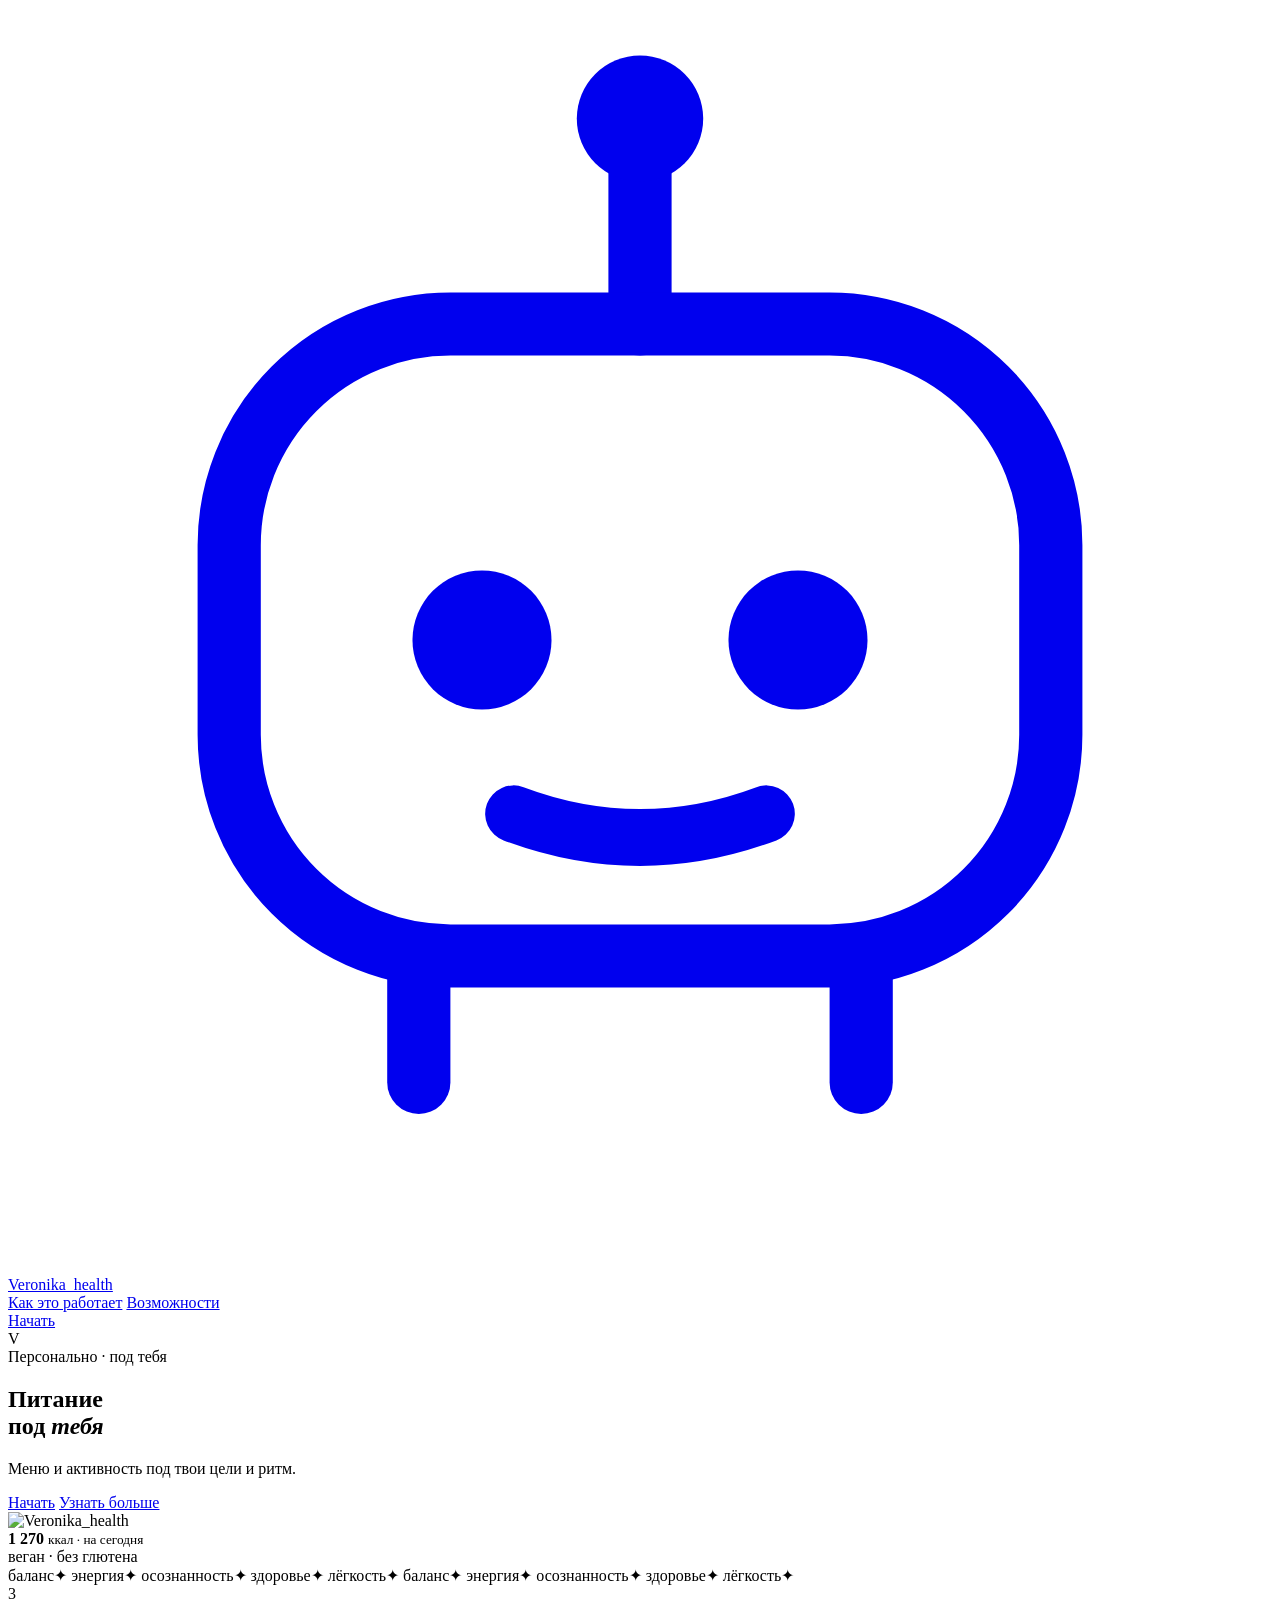
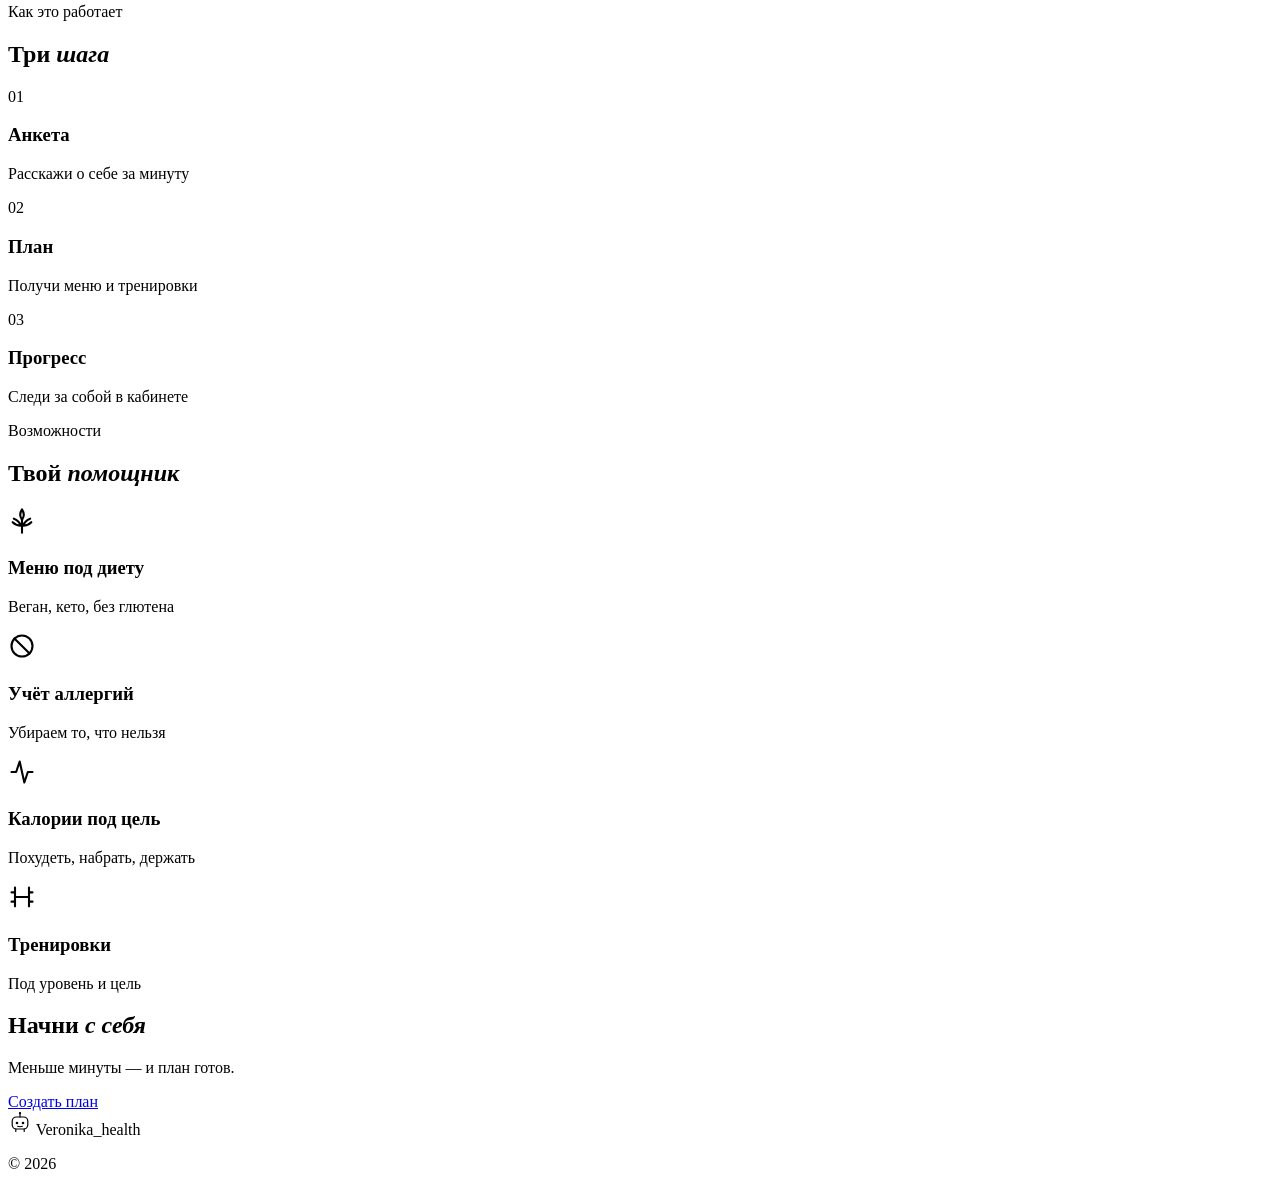
==== index.html @ a8f8c0e1 "Add files via upload" ====
<!DOCTYPE html>
<html lang="ru">
<head>
  <meta charset="UTF-8">
  <meta name="viewport" content="width=device-width, initial-scale=1">
  <title>Veronika_health — Здоровое питание под тебя</title>
  <link rel="preconnect" href="https://fonts.googleapis.com">
  <link rel="preconnect" href="https://fonts.gstatic.com" crossorigin>
  <link href="https://fonts.googleapis.com/css2?family=Fraunces:ital,opsz,wght@0,9..144,400;0,9..144,500;0,9..144,600;1,9..144,400;1,9..144,500&family=DM+Sans:wght@400;500;600&display=swap" rel="stylesheet">
  <link rel="stylesheet" href="css/style.css">
</head>
<body>

  <!-- Навигация -->
  <header class="nav" id="nav">
    <div class="nav-inner">
      <a href="index.html" class="logo">
        <svg class="logo-mark" viewBox="0 0 40 40" fill="none">
          <line x1="20" y1="4" x2="20" y2="10" stroke="currentColor" stroke-width="2" stroke-linecap="round"/>
          <circle cx="20" cy="3.5" r="2" fill="currentColor"/>
          <rect x="7" y="10" width="26" height="20" rx="7" stroke="currentColor" stroke-width="2" fill="none"/>
          <circle cx="15" cy="20" r="2.2" fill="currentColor"/>
          <circle cx="25" cy="20" r="2.2" fill="currentColor"/>
          <path d="M16 25.5 Q20 27 24 25.5" stroke="currentColor" stroke-width="1.8" stroke-linecap="round" fill="none"/>
          <line x1="13" y1="30" x2="13" y2="34" stroke="currentColor" stroke-width="2" stroke-linecap="round"/>
          <line x1="27" y1="30" x2="27" y2="34" stroke="currentColor" stroke-width="2" stroke-linecap="round"/>
        </svg>
        Veronika_health
      </a>
      <nav class="nav-links">
        <a href="#how">Как это работает</a>
        <a href="#features">Возможности</a>
      </nav>
      <a href="register.html" class="btn btn-primary">Начать</a>
    </div>
  </header>

  <!-- Hero -->
  <section class="hero">
    <div class="hero-bg"></div>
    <div class="hero-letter">V</div>
    <div class="hero-dots"></div>

    <div class="hero-grid">
      <div class="hero-copy">
        <span class="chip">Персонально · под тебя</span>
        <h1>Питание<br>под <em>тебя</em></h1>
        <p class="lead">Меню и активность под твои цели и ритм.</p>
        <div class="hero-actions">
          <a href="register.html" class="btn btn-primary btn-large">Начать</a>
          <a href="#how" class="btn btn-ghost">Узнать больше</a>
        </div>
      </div>

      <div class="hero-visual">
        <div class="hero-ring"></div>
        <div class="hero-orb">
          <img src="images/main.jpg" alt="Veronika_health">
        </div>
        <div class="hero-badge hero-badge-1">
          <div>
            <strong>1 270</strong>
            <small>ккал · на сегодня</small>
          </div>
        </div>
        <div class="hero-badge hero-badge-2">
          <span class="dot"></span>
          веган · без глютена
        </div>
      </div>
    </div>
  </section>

  <!-- Бегущая строка -->
  <div class="marquee">
    <div class="marquee-track">
      <span>баланс</span><span>✦</span>
      <span>энергия</span><span>✦</span>
      <span>осознанность</span><span>✦</span>
      <span>здоровье</span><span>✦</span>
      <span>лёгкость</span><span>✦</span>
      <span>баланс</span><span>✦</span>
      <span>энергия</span><span>✦</span>
      <span>осознанность</span><span>✦</span>
      <span>здоровье</span><span>✦</span>
      <span>лёгкость</span><span>✦</span>
    </div>
  </div>

  <!-- Как это работает -->
  <section class="how" id="how">
    <div class="how-bg-num">3</div>
    <div class="container">
      <div class="section-head reveal">
        <span class="eyebrow">Как это работает</span>
        <h2>Три <em>шага</em></h2>
      </div>
      <div class="steps">
        <div class="step reveal">
          <span class="step-num">01</span>
          <h3>Анкета</h3>
          <p>Расскажи о себе за минуту</p>
        </div>
        <div class="step reveal delay-1">
          <span class="step-num">02</span>
          <h3>План</h3>
          <p>Получи меню и тренировки</p>
        </div>
        <div class="step reveal delay-2">
          <span class="step-num">03</span>
          <h3>Прогресс</h3>
          <p>Следи за собой в кабинете</p>
        </div>
      </div>
    </div>
  </section>

  <!-- Возможности -->
  <section class="features" id="features">
    <div class="container">
      <div class="section-head reveal">
        <span class="eyebrow">Возможности</span>
        <h2>Твой <em>помощник</em></h2>
      </div>
      <div class="feat-grid">
        <article class="feat reveal">
          <div class="feat-icon">
            <svg width="28" height="28" viewBox="0 0 24 24" fill="none" stroke="currentColor" stroke-width="1.8" stroke-linecap="round" stroke-linejoin="round">
              <path d="M12 2C14 5 14 8 12 11C10 8 10 5 12 2Z"/>
              <path d="M5 10C8 11 10 13 11 16C8 16 6 15 4 13"/>
              <path d="M19 10C16 11 14 13 13 16C16 16 18 15 20 13"/>
              <path d="M12 11V22"/>
            </svg>
          </div>
          <h3>Меню под диету</h3>
          <p>Веган, кето, без глютена</p>
        </article>
        <article class="feat reveal delay-1">
          <div class="feat-icon">
            <svg width="28" height="28" viewBox="0 0 24 24" fill="none" stroke="currentColor" stroke-width="1.8" stroke-linecap="round" stroke-linejoin="round">
              <circle cx="12" cy="12" r="9"/>
              <path d="M5.5 5.5L18.5 18.5"/>
            </svg>
          </div>
          <h3>Учёт аллергий</h3>
          <p>Убираем то, что нельзя</p>
        </article>
        <article class="feat reveal delay-2">
          <div class="feat-icon">
            <svg width="28" height="28" viewBox="0 0 24 24" fill="none" stroke="currentColor" stroke-width="1.8" stroke-linecap="round" stroke-linejoin="round">
              <path d="M3 12h4l3-9 4 18 3-9h4"/>
            </svg>
          </div>
          <h3>Калории под цель</h3>
          <p>Похудеть, набрать, держать</p>
        </article>
        <article class="feat reveal delay-3">
          <div class="feat-icon">
            <svg width="28" height="28" viewBox="0 0 24 24" fill="none" stroke="currentColor" stroke-width="1.8" stroke-linecap="round" stroke-linejoin="round">
              <path d="M6 4v16"/>
              <path d="M18 4v16"/>
              <path d="M3 8h3M3 16h3M18 8h3M18 16h3"/>
              <path d="M6 12h12"/>
            </svg>
          </div>
          <h3>Тренировки</h3>
          <p>Под уровень и цель</p>
        </article>
      </div>
    </div>
  </section>

  <!-- Финал -->
  <section class="cta">
    <div class="cta-rings"><div></div><div></div><div></div></div>
    <div class="container">
      <h2>Начни <em>с себя</em></h2>
      <p>Меньше минуты — и план готов.</p>
      <a href="register.html" class="btn btn-primary btn-large">Создать план</a>
    </div>
  </section>

  <footer>
    <div class="container">
      <span class="logo">
        <svg class="logo-mark" viewBox="0 0 40 40" fill="none" style="width:24px;height:24px;">
          <line x1="20" y1="4" x2="20" y2="10" stroke="currentColor" stroke-width="2" stroke-linecap="round"/>
          <circle cx="20" cy="3.5" r="2" fill="currentColor"/>
          <rect x="7" y="10" width="26" height="20" rx="7" stroke="currentColor" stroke-width="2" fill="none"/>
          <circle cx="15" cy="20" r="2.2" fill="currentColor"/>
          <circle cx="25" cy="20" r="2.2" fill="currentColor"/>
          <path d="M16 25.5 Q20 27 24 25.5" stroke="currentColor" stroke-width="1.8" stroke-linecap="round" fill="none"/>
          <line x1="13" y1="30" x2="13" y2="34" stroke="currentColor" stroke-width="2" stroke-linecap="round"/>
          <line x1="27" y1="30" x2="27" y2="34" stroke="currentColor" stroke-width="2" stroke-linecap="round"/>
        </svg>
        Veronika_health
      </span>
      <p>© 2026</p>
    </div>
  </footer>

  <script src="js/app.js"></script>
</body>
</html>
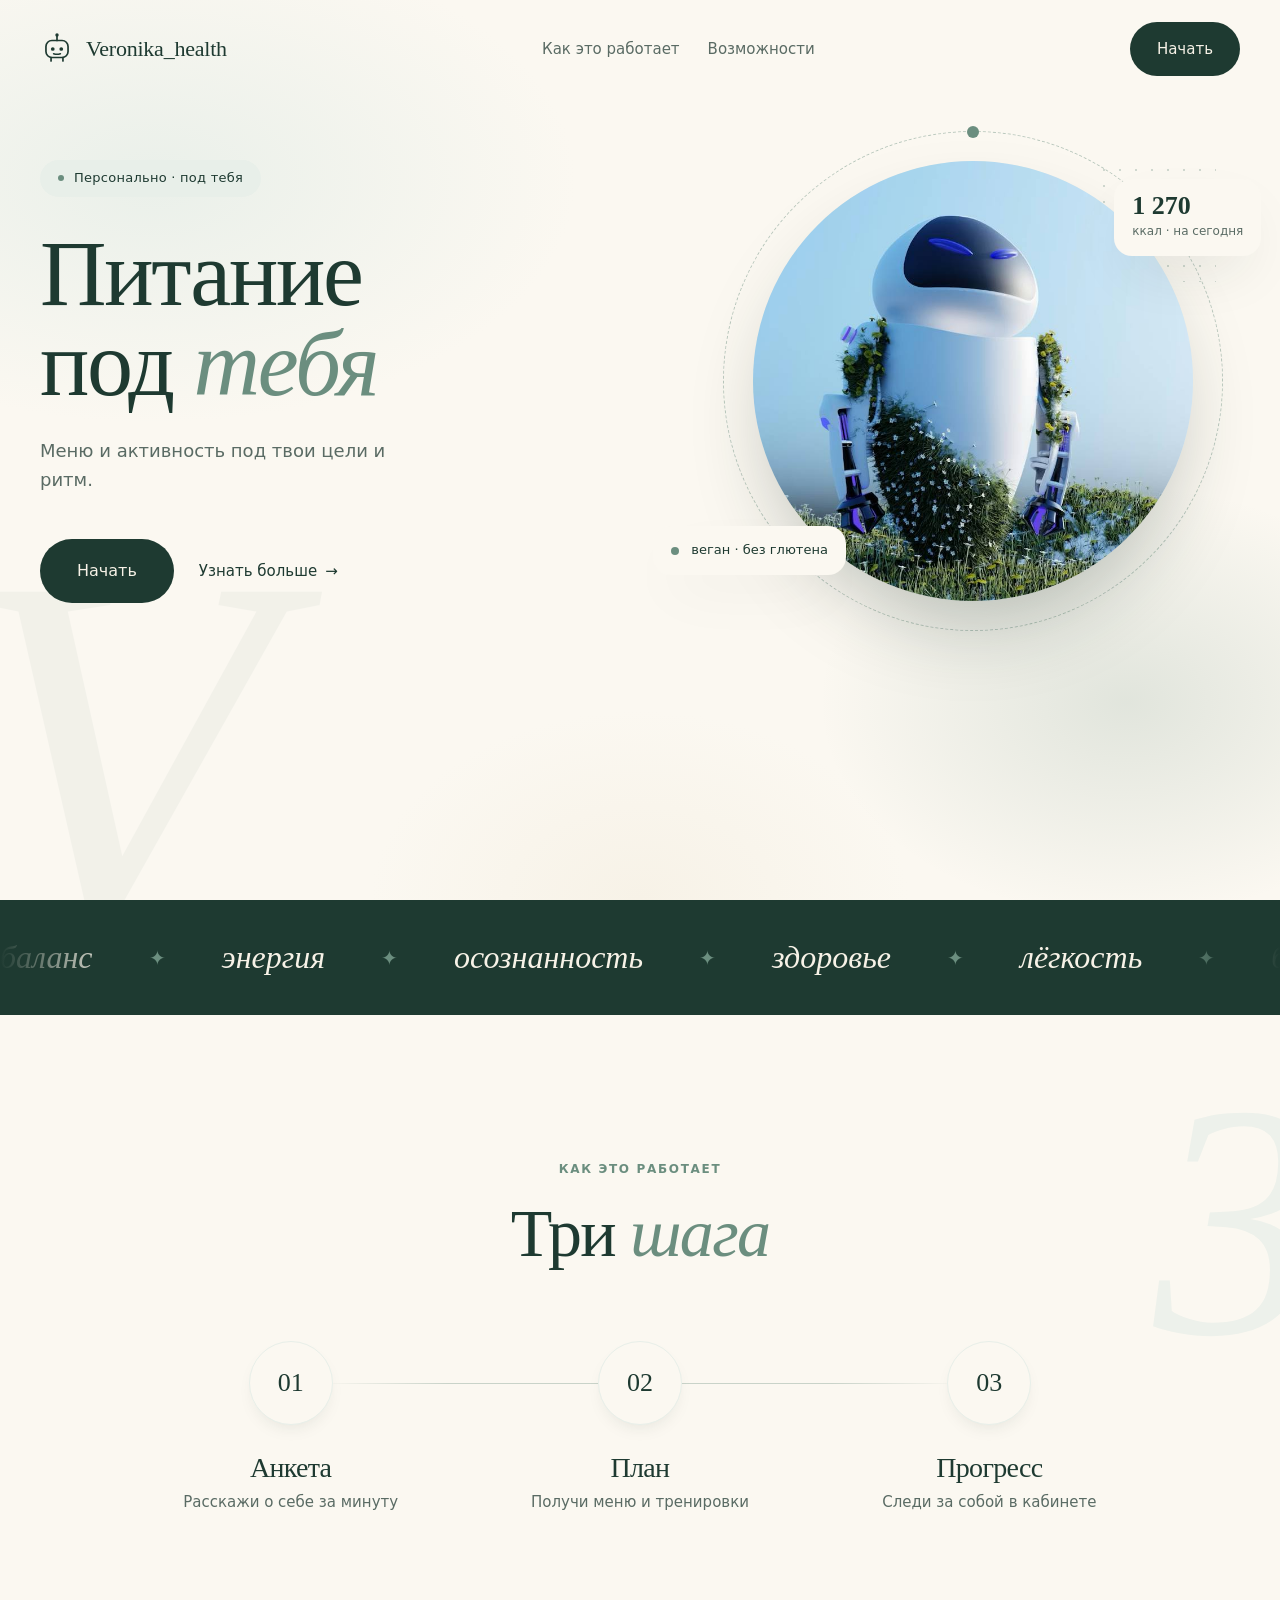
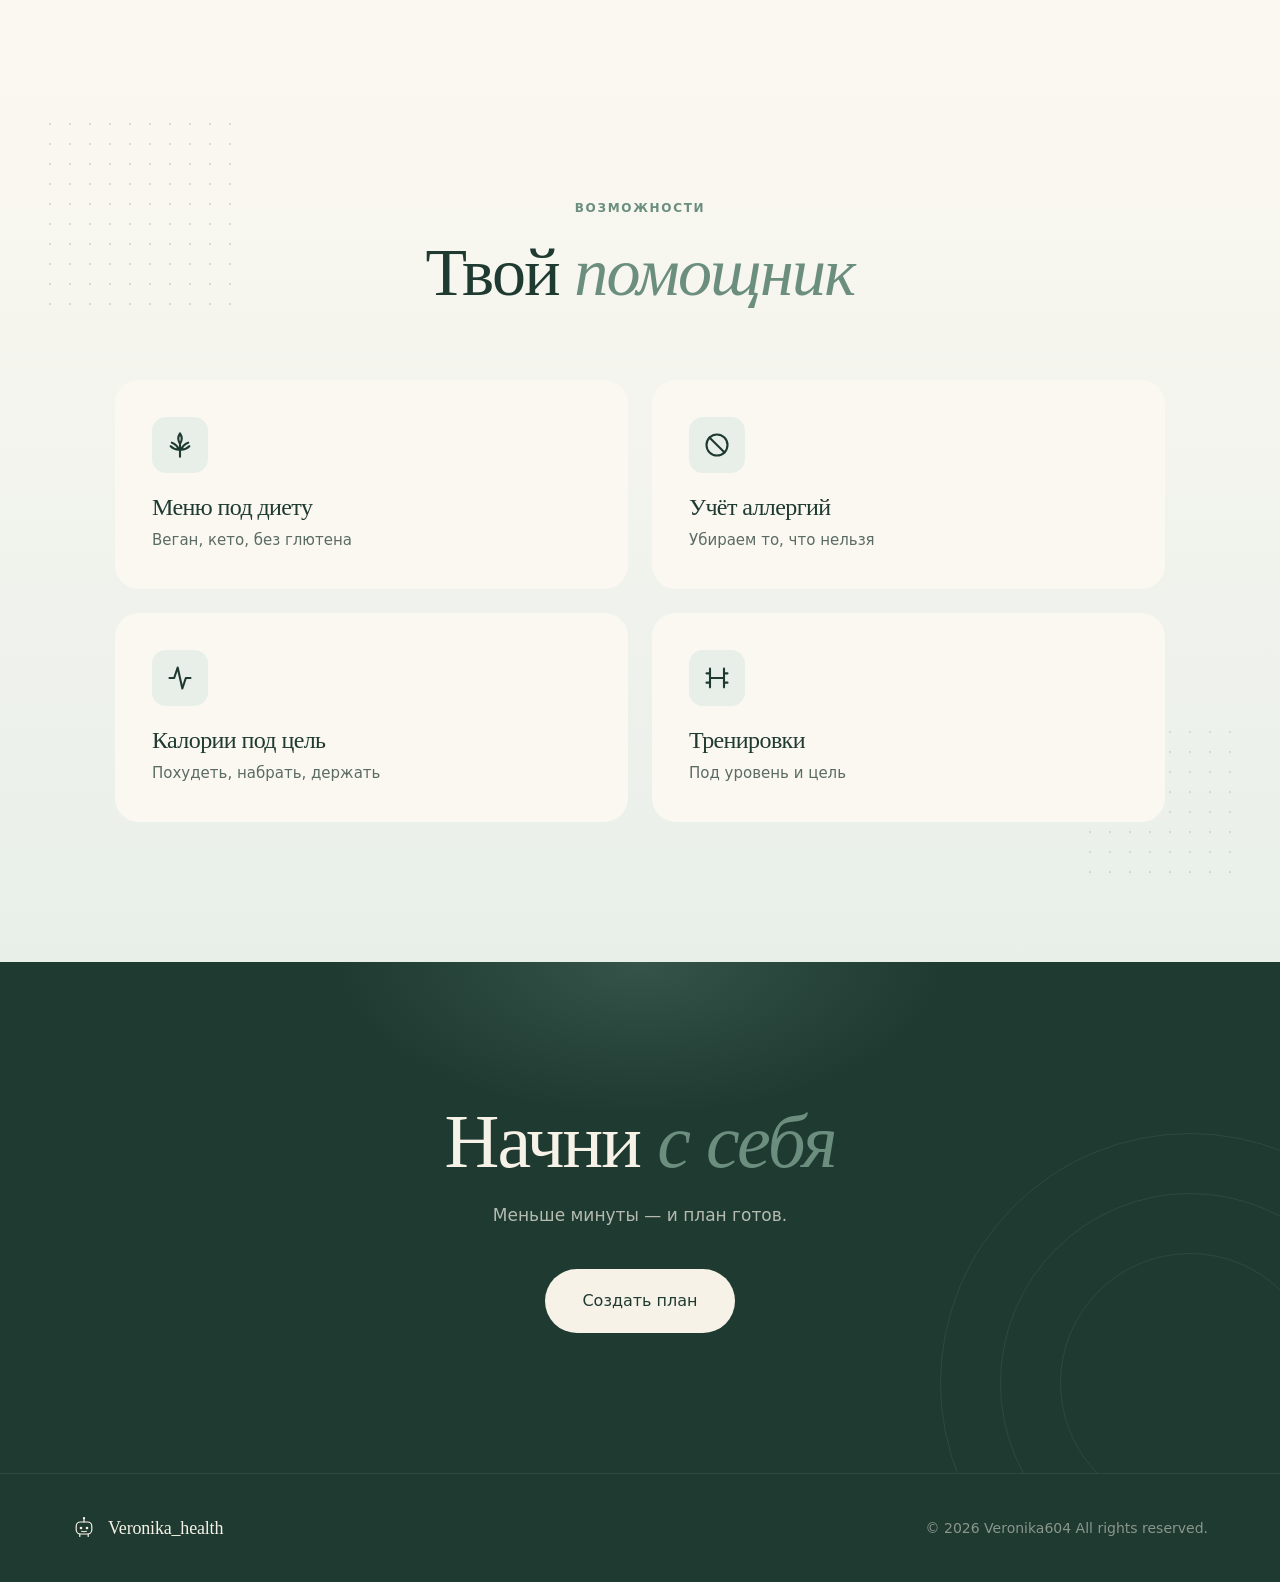
==== commit 90c5fbd5: "Update index.html" ====
--- a/index.html
+++ b/index.html
@@ -195,7 +195,7 @@
         </svg>
         Veronika_health
       </span>
-      <p>© 2026</p>
+      <p>© 2026 Veronika604 All rights reserved. </p>
     </div>
   </footer>
 
--- a/css/style.css
+++ b/css/style.css
@@ -0,0 +1,1233 @@
+/* ================================================================
+   Veronika_health — общие стили для всех страниц
+   ================================================================ */
+
+/* ===== Переменные (цвета, шрифты, тени) ===== */
+:root {
+  --forest: #1E3A31;
+  --forest-mid: #2F4D45;
+  --moss: #6B8E7F;
+  --sage: #E8EFE9;
+  --cream: #F7F2E7;
+  --paper: #FBF8F1;
+  --ink: #141A16;
+  --muted: #5A6B64;
+  --amber: #C9A449;
+  --coral: #C26A4F;
+
+  --radius: 24px;
+  --radius-sm: 16px;
+  --shadow-card: 0 24px 60px -20px rgba(26, 46, 39, 0.15);
+  --shadow-sm: 0 8px 20px -10px rgba(26, 46, 39, 0.15);
+
+  --font-display: 'Fraunces', Georgia, serif;
+  --font-body: 'DM Sans', -apple-system, system-ui, sans-serif;
+}
+
+/* ===== Reset ===== */
+* { box-sizing: border-box; margin: 0; padding: 0; }
+html { scroll-behavior: smooth; }
+
+body {
+  font-family: var(--font-body);
+  color: var(--ink);
+  background: var(--paper);
+  line-height: 1.6;
+  -webkit-font-smoothing: antialiased;
+  overflow-x: hidden;
+  min-height: 100vh;
+}
+
+img { max-width: 100%; display: block; }
+button { cursor: pointer; font-family: inherit; }
+ul { list-style: none; }
+
+/* ===== Типографика ===== */
+h1, h2, h3, h4 {
+  font-family: var(--font-display);
+  font-weight: 500;
+  color: var(--forest);
+  letter-spacing: -0.025em;
+  line-height: 1.05;
+}
+em {
+  font-style: italic;
+  font-weight: 400;
+  color: var(--moss);
+}
+
+/* ===== Компоновка ===== */
+.container {
+  max-width: 1200px;
+  margin: 0 auto;
+  padding: 0 32px;
+}
+.container-narrow {
+  max-width: 880px;
+  margin: 0 auto;
+  padding: 0 32px;
+}
+
+/* ===== Навигация ===== */
+.nav {
+  position: fixed;
+  top: 0; left: 0; right: 0;
+  z-index: 100;
+  padding: 22px 32px;
+  transition: all 0.35s cubic-bezier(.4, 0, .2, 1);
+}
+.nav.scrolled,
+.nav.solid {
+  background: rgba(251, 248, 241, 0.82);
+  backdrop-filter: blur(18px);
+  -webkit-backdrop-filter: blur(18px);
+  box-shadow: 0 1px 0 rgba(26, 46, 39, 0.06);
+  padding: 14px 32px;
+}
+.nav-inner {
+  max-width: 1200px;
+  margin: 0 auto;
+  display: flex;
+  justify-content: space-between;
+  align-items: center;
+  gap: 24px;
+}
+.logo {
+  font-family: var(--font-display);
+  font-weight: 500;
+  font-size: 22px;
+  color: var(--forest);
+  text-decoration: none;
+  display: flex;
+  align-items: center;
+  gap: 12px;
+  letter-spacing: -0.01em;
+}
+.logo-mark {
+  width: 34px;
+  height: 34px;
+  color: var(--forest);
+  flex-shrink: 0;
+}
+.nav-links {
+  display: flex;
+  gap: 28px;
+  align-items: center;
+}
+.nav-links a {
+  font-size: 15px;
+  color: var(--muted);
+  text-decoration: none;
+  transition: color 0.2s;
+  background: none;
+  border: none;
+  cursor: pointer;
+  font-family: inherit;
+  padding: 0;
+}
+.nav-links a:hover { color: var(--forest); }
+
+/* ===== Кнопки ===== */
+.btn {
+  display: inline-flex;
+  align-items: center;
+  justify-content: center;
+  gap: 8px;
+  padding: 14px 26px;
+  border-radius: 999px;
+  font-family: inherit;
+  font-weight: 500;
+  font-size: 15px;
+  text-decoration: none;
+  border: 1px solid transparent;
+  cursor: pointer;
+  transition: all 0.3s cubic-bezier(.4, 0, .2, 1);
+  white-space: nowrap;
+}
+.btn-primary {
+  background: var(--forest);
+  color: var(--cream);
+}
+.btn-primary:hover {
+  background: var(--forest-mid);
+  transform: translateY(-2px);
+  box-shadow: 0 10px 24px -6px rgba(26, 46, 39, 0.3);
+}
+.btn-large {
+  padding: 18px 36px;
+  font-size: 16px;
+}
+.btn-secondary {
+  background: transparent;
+  color: var(--forest);
+  border-color: var(--forest);
+}
+.btn-secondary:hover {
+  background: var(--forest);
+  color: var(--cream);
+}
+.btn-ghost {
+  color: var(--forest);
+  background: transparent;
+  padding: 14px 0;
+}
+.btn-ghost:hover { color: var(--moss); }
+.btn-ghost::after {
+  content: '→';
+  transition: transform 0.3s;
+}
+.btn-ghost:hover::after { transform: translateX(4px); }
+.btn-text {
+  background: transparent;
+  color: var(--muted);
+  padding: 10px 14px;
+  border-radius: 10px;
+}
+.btn-text:hover { color: var(--forest); background: var(--sage); }
+
+/* ===== Чип ===== */
+.chip {
+  display: inline-flex;
+  align-items: center;
+  gap: 10px;
+  padding: 8px 18px;
+  background: var(--sage);
+  color: var(--forest);
+  border-radius: 999px;
+  font-size: 13px;
+  font-weight: 500;
+  letter-spacing: 0.02em;
+}
+.chip::before {
+  content: '';
+  width: 6px;
+  height: 6px;
+  border-radius: 50%;
+  background: var(--moss);
+  animation: pulse 2s ease-in-out infinite;
+}
+@keyframes pulse {
+  0%, 100% { opacity: 0.4; transform: scale(1); }
+  50%      { opacity: 1; transform: scale(1.3); }
+}
+
+/* ===== Eyebrow / заголовки секций ===== */
+.eyebrow {
+  display: inline-block;
+  font-size: 12px;
+  font-weight: 600;
+  color: var(--moss);
+  letter-spacing: 0.14em;
+  text-transform: uppercase;
+  margin-bottom: 20px;
+}
+.section-head {
+  max-width: 720px;
+  margin: 0 auto 72px;
+  text-align: center;
+  position: relative;
+}
+.section-head h2 {
+  font-size: clamp(40px, 5.5vw, 68px);
+  line-height: 1.02;
+}
+
+/* ================================================================
+   ГЛАВНАЯ СТРАНИЦА (index.html)
+   ================================================================ */
+
+.hero {
+  position: relative;
+  min-height: 100vh;
+  padding: 160px 32px 100px;
+  overflow: hidden;
+}
+.hero-bg {
+  position: absolute;
+  inset: 0;
+  z-index: -2;
+  background:
+    radial-gradient(55% 45% at 12% 20%, rgba(232, 239, 233, 0.9) 0%, transparent 60%),
+    radial-gradient(40% 40% at 88% 78%, rgba(107, 142, 127, 0.18) 0%, transparent 60%),
+    radial-gradient(30% 30% at 50% 100%, rgba(247, 242, 231, 1) 0%, transparent 70%),
+    var(--paper);
+}
+.hero-letter {
+  position: absolute;
+  font-family: var(--font-display);
+  font-style: italic;
+  font-weight: 400;
+  font-size: clamp(280px, 40vw, 560px);
+  line-height: 0.8;
+  color: var(--moss);
+  opacity: 0.06;
+  bottom: -60px;
+  left: -40px;
+  z-index: -1;
+  pointer-events: none;
+  user-select: none;
+}
+.hero-dots {
+  position: absolute;
+  top: 18%;
+  right: 5%;
+  width: 120px;
+  height: 120px;
+  background-image: radial-gradient(var(--moss) 1.5px, transparent 1.5px);
+  background-size: 16px 16px;
+  opacity: 0.3;
+  z-index: -1;
+}
+.hero-grid {
+  max-width: 1200px;
+  margin: 0 auto;
+  display: grid;
+  grid-template-columns: 1.1fr 1fr;
+  gap: 80px;
+  align-items: center;
+}
+.hero .chip {
+  margin-bottom: 32px;
+  animation: rise 0.8s 0.1s backwards;
+}
+.hero h1 {
+  font-size: clamp(48px, 7.2vw, 96px);
+  line-height: 0.98;
+  margin-bottom: 28px;
+  animation: rise 0.9s 0.2s backwards;
+}
+.hero .lead {
+  font-size: 18px;
+  color: var(--muted);
+  max-width: 400px;
+  margin-bottom: 44px;
+  animation: rise 0.9s 0.35s backwards;
+}
+.hero-actions {
+  display: flex;
+  gap: 24px;
+  align-items: center;
+  flex-wrap: wrap;
+  animation: rise 0.9s 0.5s backwards;
+}
+.hero-visual {
+  position: relative;
+  animation: rise 1s 0.4s backwards;
+  display: flex;
+  align-items: center;
+  justify-content: center;
+}
+.hero-orb {
+  position: relative;
+  width: 100%;
+  max-width: 440px;
+  aspect-ratio: 1;
+  border-radius: 50%;
+  overflow: hidden;
+  background: var(--sage);
+  box-shadow: 0 40px 80px -20px rgba(26, 46, 39, 0.28);
+  animation: float 9s ease-in-out infinite;
+}
+.hero-orb img {
+  width: 100%;
+  height: 100%;
+  object-fit: cover;
+}
+.hero-ring {
+  position: absolute;
+  width: calc(100% + 60px);
+  max-width: 500px;
+  aspect-ratio: 1;
+  border-radius: 50%;
+  border: 1px dashed rgba(107, 142, 127, 0.45);
+  animation: spin 40s linear infinite;
+}
+.hero-ring::before {
+  content: '';
+  position: absolute;
+  top: 0; left: 50%;
+  width: 12px;
+  height: 12px;
+  background: var(--moss);
+  border-radius: 50%;
+  transform: translate(-50%, -50%);
+}
+.hero-badge {
+  position: absolute;
+  background: var(--paper);
+  padding: 14px 18px;
+  border-radius: 18px;
+  box-shadow: var(--shadow-card);
+  font-size: 13px;
+  color: var(--forest);
+  display: flex;
+  align-items: center;
+  gap: 12px;
+  animation: float 7s ease-in-out infinite reverse;
+  z-index: 2;
+}
+.hero-badge-1 { top: 4%; right: -4%; }
+.hero-badge-1 strong {
+  font-family: var(--font-display);
+  font-size: 26px;
+  font-weight: 600;
+  display: block;
+  color: var(--forest);
+  line-height: 1;
+  margin-bottom: 2px;
+}
+.hero-badge-1 small {
+  color: var(--muted);
+  font-size: 12px;
+}
+.hero-badge-2 {
+  bottom: 6%;
+  left: -10%;
+  font-weight: 500;
+  animation-delay: -3s;
+}
+.hero-badge-2 .dot {
+  width: 8px;
+  height: 8px;
+  border-radius: 50%;
+  background: var(--moss);
+}
+
+/* ===== Бегущая строка ===== */
+.marquee {
+  background: var(--forest);
+  color: var(--cream);
+  padding: 32px 0;
+  overflow: hidden;
+  position: relative;
+}
+.marquee::before,
+.marquee::after {
+  content: '';
+  position: absolute;
+  top: 0; bottom: 0;
+  width: 120px;
+  z-index: 2;
+  pointer-events: none;
+}
+.marquee::before { left: 0;  background: linear-gradient(90deg, var(--forest), transparent); }
+.marquee::after  { right: 0; background: linear-gradient(-90deg, var(--forest), transparent); }
+.marquee-track {
+  display: flex;
+  gap: 56px;
+  animation: scroll 30s linear infinite;
+  white-space: nowrap;
+  font-family: var(--font-display);
+  font-size: 32px;
+  font-style: italic;
+}
+.marquee-track span:nth-child(odd)  { color: var(--cream); }
+.marquee-track span:nth-child(even) {
+  color: var(--moss);
+  font-style: normal;
+  font-size: 20px;
+  align-self: center;
+}
+@keyframes scroll {
+  from { transform: translateX(0); }
+  to   { transform: translateX(-50%); }
+}
+
+/* ===== Секция «Как это работает» ===== */
+.how {
+  padding: 140px 0;
+  position: relative;
+  overflow: hidden;
+}
+.how-bg-num {
+  position: absolute;
+  top: 40px;
+  right: -40px;
+  font-family: var(--font-display);
+  font-style: italic;
+  font-size: clamp(200px, 26vw, 380px);
+  color: var(--sage);
+  opacity: 0.7;
+  line-height: 1;
+  z-index: 0;
+  pointer-events: none;
+}
+.how .container { position: relative; z-index: 1; }
+.steps {
+  display: grid;
+  grid-template-columns: repeat(3, 1fr);
+  gap: 48px;
+  max-width: 1000px;
+  margin: 0 auto;
+  position: relative;
+}
+.steps::before {
+  content: '';
+  position: absolute;
+  top: 42px;
+  left: 18%;
+  right: 18%;
+  height: 1px;
+  background: linear-gradient(90deg, transparent, var(--moss) 20%, var(--moss) 80%, transparent);
+  opacity: 0.35;
+}
+.step { text-align: center; position: relative; }
+.step-num {
+  display: inline-flex;
+  align-items: center;
+  justify-content: center;
+  width: 84px;
+  height: 84px;
+  border-radius: 50%;
+  background: var(--paper);
+  border: 1px solid var(--sage);
+  font-family: var(--font-display);
+  font-size: 26px;
+  color: var(--forest);
+  margin-bottom: 28px;
+  position: relative;
+  z-index: 1;
+  box-shadow: var(--shadow-sm);
+}
+.step h3 {
+  font-size: 28px;
+  margin-bottom: 8px;
+}
+.step p {
+  color: var(--muted);
+  font-size: 15px;
+  max-width: 220px;
+  margin: 0 auto;
+}
+
+/* ===== Возможности ===== */
+.features {
+  padding: 140px 0;
+  background: linear-gradient(180deg, var(--paper) 0%, var(--sage) 100%);
+  position: relative;
+  overflow: hidden;
+}
+.features::before {
+  content: '';
+  position: absolute;
+  top: 60px; left: 40px;
+  width: 200px; height: 200px;
+  background-image: radial-gradient(rgba(107, 142, 127, 0.35) 1.5px, transparent 1.5px);
+  background-size: 20px 20px;
+  opacity: 0.7;
+}
+.features::after {
+  content: '';
+  position: absolute;
+  bottom: 80px; right: 40px;
+  width: 160px; height: 160px;
+  background-image: radial-gradient(rgba(107, 142, 127, 0.35) 1.5px, transparent 1.5px);
+  background-size: 20px 20px;
+  opacity: 0.6;
+}
+.features .container { position: relative; z-index: 1; }
+.feat-grid {
+  display: grid;
+  grid-template-columns: repeat(2, 1fr);
+  gap: 24px;
+  max-width: 1050px;
+  margin: 0 auto;
+}
+.feat {
+  background: var(--paper);
+  border-radius: var(--radius);
+  padding: 36px;
+  transition: all 0.4s cubic-bezier(.4, 0, .2, 1);
+  border: 1px solid transparent;
+}
+.feat:hover {
+  transform: translateY(-4px);
+  box-shadow: var(--shadow-card);
+  border-color: rgba(107, 142, 127, 0.25);
+}
+.feat-icon {
+  width: 56px;
+  height: 56px;
+  border-radius: 14px;
+  background: var(--sage);
+  display: flex;
+  align-items: center;
+  justify-content: center;
+  margin-bottom: 22px;
+  color: var(--forest);
+  transition: transform 0.4s;
+}
+.feat:hover .feat-icon { transform: rotate(-6deg) scale(1.05); }
+.feat h3 {
+  font-size: 24px;
+  margin-bottom: 8px;
+}
+.feat p {
+  color: var(--muted);
+  font-size: 15px;
+}
+
+/* ===== Финальный блок ===== */
+.cta {
+  padding: 140px 0;
+  background: var(--forest);
+  color: var(--cream);
+  text-align: center;
+  position: relative;
+  overflow: hidden;
+}
+.cta::before {
+  content: '';
+  position: absolute;
+  inset: 0;
+  background: radial-gradient(40% 50% at 50% 0%, rgba(107, 142, 127, 0.3) 0%, transparent 60%);
+}
+.cta-rings {
+  position: absolute;
+  bottom: -160px;
+  right: -160px;
+  width: 500px; height: 500px;
+  pointer-events: none;
+}
+.cta-rings div {
+  position: absolute;
+  inset: 0;
+  border: 1px solid rgba(247, 242, 231, 0.08);
+  border-radius: 50%;
+}
+.cta-rings div:nth-child(2) { inset: 60px; }
+.cta-rings div:nth-child(3) { inset: 120px; }
+.cta .container { position: relative; z-index: 1; }
+.cta h2 {
+  color: var(--cream);
+  font-size: clamp(44px, 6.2vw, 76px);
+  margin-bottom: 20px;
+}
+.cta h2 em { color: var(--moss); }
+.cta p {
+  color: rgba(247, 242, 231, 0.7);
+  font-size: 17px;
+  margin-bottom: 40px;
+}
+.cta .btn-primary {
+  background: var(--cream);
+  color: var(--forest);
+}
+.cta .btn-primary:hover {
+  background: var(--paper);
+  box-shadow: 0 10px 24px -6px rgba(0, 0, 0, 0.4);
+}
+
+/* ===== Подвал ===== */
+footer {
+  padding: 40px 0;
+  background: var(--forest);
+  color: rgba(247, 242, 231, 0.5);
+  font-size: 14px;
+  border-top: 1px solid rgba(247, 242, 231, 0.08);
+}
+footer .container {
+  display: flex;
+  justify-content: space-between;
+  align-items: center;
+}
+footer .logo { color: var(--cream); font-size: 18px; }
+footer .logo-mark { color: var(--cream); }
+
+/* ================================================================
+   ФОРМЫ (register.html, form.html)
+   ================================================================ */
+
+.form-page {
+  min-height: 100vh;
+  display: flex;
+  align-items: center;
+  justify-content: center;
+  padding: 120px 24px 80px;
+  position: relative;
+  overflow: hidden;
+}
+.form-page-bg {
+  position: absolute;
+  inset: 0;
+  z-index: -2;
+  background:
+    radial-gradient(50% 50% at 15% 25%, rgba(232, 239, 233, 0.8) 0%, transparent 60%),
+    radial-gradient(45% 45% at 85% 80%, rgba(107, 142, 127, 0.12) 0%, transparent 60%),
+    var(--paper);
+}
+.form-page-letter {
+  position: absolute;
+  font-family: var(--font-display);
+  font-style: italic;
+  font-size: clamp(240px, 36vw, 480px);
+  line-height: 0.8;
+  color: var(--moss);
+  opacity: 0.05;
+  bottom: -40px;
+  right: -40px;
+  z-index: -1;
+  pointer-events: none;
+  user-select: none;
+}
+.form-card {
+  position: relative;
+  background: var(--paper);
+  border-radius: 32px;
+  padding: 56px 48px;
+  max-width: 540px;
+  width: 100%;
+  box-shadow: 0 40px 80px -30px rgba(26, 46, 39, 0.18);
+  border: 1px solid rgba(232, 239, 233, 0.5);
+  animation: rise 0.8s backwards;
+}
+.form-step {
+  display: flex;
+  align-items: center;
+  gap: 12px;
+  font-size: 12px;
+  font-weight: 600;
+  color: var(--moss);
+  letter-spacing: 0.14em;
+  text-transform: uppercase;
+  margin-bottom: 24px;
+}
+.form-step-bar {
+  display: flex;
+  gap: 6px;
+  flex: 1;
+  max-width: 140px;
+}
+.form-step-bar span {
+  flex: 1;
+  height: 3px;
+  background: var(--sage);
+  border-radius: 2px;
+  transition: background 0.3s;
+}
+.form-step-bar span.active { background: var(--moss); }
+.form-card h1 {
+  font-size: clamp(36px, 4.5vw, 48px);
+  margin-bottom: 12px;
+}
+.form-card .sub {
+  color: var(--muted);
+  font-size: 16px;
+  margin-bottom: 36px;
+}
+.form-field { margin-bottom: 16px; }
+.form-field label {
+  display: block;
+  font-size: 13px;
+  font-weight: 500;
+  color: var(--forest);
+  margin-bottom: 6px;
+}
+.form-card input,
+.form-card select {
+  width: 100%;
+  padding: 14px 18px;
+  border: 1px solid var(--sage);
+  border-radius: 14px;
+  font-size: 15px;
+  font-family: inherit;
+  color: var(--ink);
+  background: var(--paper);
+  transition: all 0.25s;
+}
+.form-card input:focus,
+.form-card select:focus {
+  outline: none;
+  border-color: var(--moss);
+  box-shadow: 0 0 0 4px rgba(107, 142, 127, 0.12);
+}
+.form-card input::placeholder { color: #A8B5AF; }
+.form-card select {
+  appearance: none;
+  -webkit-appearance: none;
+  background-image: url("data:image/svg+xml,%3Csvg xmlns='http://www.w3.org/2000/svg' width='14' height='14' viewBox='0 0 14 14' fill='none' stroke='%235A6B64' stroke-width='1.8'%3E%3Cpath d='M3 5 L7 9 L11 5'/%3E%3C/svg%3E");
+  background-repeat: no-repeat;
+  background-position: right 18px center;
+  padding-right: 44px;
+}
+.form-row {
+  display: grid;
+  grid-template-columns: 1fr 1fr;
+  gap: 16px;
+}
+.form-submit {
+  width: 100%;
+  margin-top: 20px;
+}
+.form-back {
+  display: inline-flex;
+  align-items: center;
+  gap: 6px;
+  color: var(--muted);
+  font-size: 14px;
+  text-decoration: none;
+  margin-top: 24px;
+  transition: color 0.2s;
+}
+.form-back:hover { color: var(--forest); }
+.form-back::before { content: '←'; }
+
+/* ================================================================
+   СТРАНИЦА МЕНЮ (menu.html)
+   ================================================================ */
+
+.page {
+  min-height: 100vh;
+  padding: 120px 32px 80px;
+  position: relative;
+  overflow: hidden;
+}
+.page-bg {
+  position: absolute;
+  inset: 0;
+  z-index: -2;
+  background:
+    radial-gradient(50% 40% at 20% 20%, rgba(232, 239, 233, 0.6) 0%, transparent 60%),
+    radial-gradient(40% 40% at 85% 80%, rgba(107, 142, 127, 0.1) 0%, transparent 60%),
+    var(--paper);
+}
+.page-letter {
+  position: absolute;
+  font-family: var(--font-display);
+  font-style: italic;
+  font-size: clamp(220px, 30vw, 420px);
+  line-height: 0.8;
+  color: var(--moss);
+  opacity: 0.05;
+  top: 10%;
+  right: -60px;
+  z-index: -1;
+  pointer-events: none;
+  user-select: none;
+}
+.page-head {
+  max-width: 1100px;
+  margin: 0 auto 56px;
+  text-align: center;
+}
+.page-head h1 {
+  font-size: clamp(40px, 6vw, 72px);
+  margin-bottom: 12px;
+}
+.page-head p {
+  color: var(--muted);
+  font-size: 16px;
+}
+
+/* ===== Карточки меню ===== */
+.meal-grid {
+  display: grid;
+  grid-template-columns: repeat(3, 1fr);
+  gap: 24px;
+  max-width: 1100px;
+  margin: 0 auto 40px;
+}
+.meal {
+  background: var(--paper);
+  border-radius: var(--radius);
+  overflow: hidden;
+  box-shadow: var(--shadow-sm);
+  border: 1px solid rgba(232, 239, 233, 0.6);
+  transition: all 0.4s cubic-bezier(.4, 0, .2, 1);
+  display: flex;
+  flex-direction: column;
+}
+.meal:hover {
+  transform: translateY(-6px);
+  box-shadow: var(--shadow-card);
+}
+.meal-image {
+  width: 100%;
+  aspect-ratio: 4/3;
+  overflow: hidden;
+  background: var(--sage);
+}
+.meal-image img {
+  width: 100%;
+  height: 100%;
+  object-fit: cover;
+  transition: transform 0.6s;
+}
+.meal:hover .meal-image img { transform: scale(1.04); }
+.meal-body { padding: 24px 26px 28px; }
+.meal-type {
+  display: inline-block;
+  font-size: 11px;
+  font-weight: 600;
+  letter-spacing: 0.16em;
+  text-transform: uppercase;
+  color: var(--moss);
+  margin-bottom: 10px;
+}
+.meal-name {
+  font-family: var(--font-display);
+  font-size: 22px;
+  font-weight: 500;
+  color: var(--forest);
+  margin-bottom: 14px;
+  letter-spacing: -0.01em;
+  line-height: 1.2;
+}
+.meal-kcal {
+  font-family: var(--font-display);
+  font-size: 28px;
+  font-weight: 600;
+  color: var(--forest);
+  margin-bottom: 2px;
+  line-height: 1;
+}
+.meal-kcal small {
+  font-family: var(--font-body);
+  font-size: 13px;
+  font-weight: 400;
+  color: var(--muted);
+  margin-left: 6px;
+}
+.meal-macros {
+  display: flex;
+  gap: 12px;
+  margin-top: 10px;
+  padding-top: 14px;
+  border-top: 1px solid var(--sage);
+  font-size: 12px;
+  color: var(--muted);
+}
+.meal-macros span strong {
+  color: var(--forest);
+  font-weight: 600;
+  font-family: var(--font-display);
+}
+
+.menu-actions {
+  display: flex;
+  justify-content: center;
+  gap: 16px;
+  flex-wrap: wrap;
+}
+
+/* ================================================================
+   ЛИЧНЫЙ КАБИНЕТ (profile.html)
+   ================================================================ */
+
+.dashboard {
+  max-width: 1200px;
+  margin: 0 auto;
+  padding: 0 32px;
+}
+.dashboard-head {
+  margin-bottom: 48px;
+}
+.dashboard-head h1 {
+  font-size: clamp(40px, 5.5vw, 64px);
+  margin-bottom: 8px;
+}
+.dashboard-head p {
+  color: var(--muted);
+  font-size: 16px;
+}
+
+.stats-row {
+  display: grid;
+  grid-template-columns: repeat(4, 1fr);
+  gap: 20px;
+  margin-bottom: 32px;
+}
+.stat {
+  background: var(--paper);
+  border: 1px solid var(--sage);
+  border-radius: var(--radius-sm);
+  padding: 24px;
+  position: relative;
+  overflow: hidden;
+}
+.stat-label {
+  font-size: 12px;
+  font-weight: 600;
+  color: var(--moss);
+  letter-spacing: 0.14em;
+  text-transform: uppercase;
+  margin-bottom: 10px;
+}
+.stat-value {
+  font-family: var(--font-display);
+  font-size: 36px;
+  font-weight: 500;
+  color: var(--forest);
+  line-height: 1;
+}
+.stat-value small {
+  font-family: var(--font-body);
+  font-size: 14px;
+  font-weight: 400;
+  color: var(--muted);
+  margin-left: 4px;
+}
+.stat-sub {
+  font-size: 13px;
+  color: var(--muted);
+  margin-top: 6px;
+}
+
+.card {
+  background: var(--paper);
+  border: 1px solid var(--sage);
+  border-radius: var(--radius);
+  padding: 32px;
+  margin-bottom: 24px;
+}
+.card-title {
+  font-family: var(--font-display);
+  font-size: 24px;
+  font-weight: 500;
+  color: var(--forest);
+  margin-bottom: 20px;
+  letter-spacing: -0.01em;
+}
+.card-title .aside {
+  font-family: var(--font-body);
+  font-size: 14px;
+  color: var(--muted);
+  font-weight: 400;
+  margin-left: 10px;
+}
+
+/* ИМТ шкала */
+.bmi-scale {
+  position: relative;
+  height: 10px;
+  border-radius: 6px;
+  background: linear-gradient(90deg,
+    #B8C9DB 0%, #B8C9DB 23%,
+    var(--moss) 23%, var(--moss) 50%,
+    var(--amber) 50%, var(--amber) 75%,
+    var(--coral) 75%, var(--coral) 100%);
+  margin: 24px 0 12px;
+}
+.bmi-marker {
+  position: absolute;
+  top: -6px;
+  width: 22px;
+  height: 22px;
+  border-radius: 50%;
+  background: var(--forest);
+  border: 3px solid var(--paper);
+  box-shadow: 0 4px 10px rgba(0,0,0,0.2);
+  transform: translateX(-50%);
+  transition: left 0.6s cubic-bezier(.4, 0, .2, 1);
+}
+.bmi-legend {
+  display: flex;
+  justify-content: space-between;
+  font-size: 11px;
+  color: var(--muted);
+  margin-top: 8px;
+}
+
+/* Прогресс-бары */
+.progress {
+  height: 8px;
+  background: var(--sage);
+  border-radius: 4px;
+  overflow: hidden;
+  margin: 12px 0;
+}
+.progress-fill {
+  height: 100%;
+  background: linear-gradient(90deg, var(--moss), var(--forest));
+  border-radius: 4px;
+  transition: width 1s cubic-bezier(.4, 0, .2, 1);
+}
+.progress-label {
+  display: flex;
+  justify-content: space-between;
+  font-size: 14px;
+  color: var(--muted);
+}
+.progress-label strong {
+  color: var(--forest);
+  font-family: var(--font-display);
+}
+
+/* Двухколоночный блок */
+.two-col {
+  display: grid;
+  grid-template-columns: 1.3fr 1fr;
+  gap: 24px;
+  margin-bottom: 24px;
+}
+
+/* Мини-карточки блюд в профиле */
+.mini-meals {
+  display: flex;
+  flex-direction: column;
+  gap: 12px;
+}
+.mini-meal {
+  display: flex;
+  align-items: center;
+  gap: 16px;
+  padding: 14px;
+  border-radius: var(--radius-sm);
+  background: var(--sage);
+}
+.mini-meal-type {
+  font-size: 11px;
+  font-weight: 600;
+  letter-spacing: 0.14em;
+  text-transform: uppercase;
+  color: var(--moss);
+  width: 80px;
+  flex-shrink: 0;
+}
+.mini-meal-name {
+  flex: 1;
+  font-weight: 500;
+  color: var(--forest);
+  font-size: 15px;
+}
+.mini-meal-kcal {
+  font-family: var(--font-display);
+  font-weight: 600;
+  color: var(--forest);
+  font-size: 16px;
+}
+
+/* Тренировки */
+.workouts-list {
+  display: flex;
+  flex-direction: column;
+  gap: 10px;
+}
+.workout {
+  display: flex;
+  align-items: center;
+  gap: 14px;
+  padding: 14px 16px;
+  border-radius: var(--radius-sm);
+  background: var(--sage);
+  transition: all 0.2s;
+  cursor: pointer;
+  user-select: none;
+}
+.workout:hover { background: rgba(107, 142, 127, 0.18); }
+.workout input[type="checkbox"] {
+  appearance: none;
+  -webkit-appearance: none;
+  width: 22px;
+  height: 22px;
+  border: 2px solid var(--moss);
+  border-radius: 6px;
+  cursor: pointer;
+  position: relative;
+  transition: all 0.2s;
+  flex-shrink: 0;
+}
+.workout input[type="checkbox"]:checked {
+  background: var(--forest);
+  border-color: var(--forest);
+}
+.workout input[type="checkbox"]:checked::after {
+  content: '✓';
+  position: absolute;
+  color: var(--cream);
+  font-size: 14px;
+  font-weight: bold;
+  top: 50%; left: 50%;
+  transform: translate(-50%, -52%);
+}
+.workout-name {
+  flex: 1;
+  color: var(--forest);
+  font-size: 15px;
+}
+.workout input[type="checkbox"]:checked ~ .workout-name {
+  text-decoration: line-through;
+  color: var(--muted);
+}
+
+/* Блок анкеты (в профиле) */
+.profile-info-grid {
+  display: grid;
+  grid-template-columns: repeat(auto-fit, minmax(180px, 1fr));
+  gap: 16px 24px;
+}
+.profile-info-item {
+  display: flex;
+  flex-direction: column;
+  gap: 2px;
+}
+.profile-info-item .k {
+  font-size: 12px;
+  color: var(--muted);
+  letter-spacing: 0.08em;
+  text-transform: uppercase;
+}
+.profile-info-item .v {
+  font-size: 15px;
+  color: var(--forest);
+  font-weight: 500;
+}
+
+/* ===== Анимации появления ===== */
+.reveal {
+  opacity: 0;
+  transform: translateY(40px);
+  transition: opacity 0.9s ease, transform 0.9s cubic-bezier(.4, 0, .2, 1);
+}
+.reveal.visible {
+  opacity: 1;
+  transform: translateY(0);
+}
+.reveal.delay-1 { transition-delay: 0.1s; }
+.reveal.delay-2 { transition-delay: 0.2s; }
+.reveal.delay-3 { transition-delay: 0.3s; }
+
+@keyframes rise {
+  from { opacity: 0; transform: translateY(32px); }
+  to   { opacity: 1; transform: translateY(0); }
+}
+@keyframes float {
+  0%, 100% { transform: translateY(0); }
+  50%      { transform: translateY(-10px); }
+}
+@keyframes spin {
+  to { transform: rotate(360deg); }
+}
+
+/* ===== Мобильная адаптация ===== */
+@media (max-width: 900px) {
+  .nav { padding: 16px 20px; }
+  .nav-links { display: none; }
+
+  .hero { padding: 130px 24px 70px; }
+  .hero-grid { grid-template-columns: 1fr; gap: 60px; }
+  .hero-orb { max-width: 300px; margin: 0 auto; }
+  .hero-badge-1 { right: 0; top: 2%; }
+  .hero-badge-2 { left: 0; bottom: 2%; }
+  .hero-letter { font-size: 240px; opacity: 0.05; }
+  .hero-dots { display: none; }
+
+  .steps { grid-template-columns: 1fr; gap: 56px; }
+  .steps::before { display: none; }
+  .feat-grid { grid-template-columns: 1fr; }
+  .container { padding: 0 20px; }
+  footer .container { flex-direction: column; gap: 12px; text-align: center; }
+  .how, .features, .cta { padding: 100px 0; }
+  .marquee-track { font-size: 24px; }
+  .how-bg-num { font-size: 180px; right: -30px; opacity: 0.5; }
+
+  .form-card { padding: 40px 28px; }
+  .form-row { grid-template-columns: 1fr; }
+
+  .meal-grid { grid-template-columns: 1fr; }
+  .menu-actions { flex-direction: column; }
+
+  .stats-row { grid-template-columns: repeat(2, 1fr); }
+  .two-col { grid-template-columns: 1fr; }
+  .page { padding: 100px 20px 60px; }
+}
